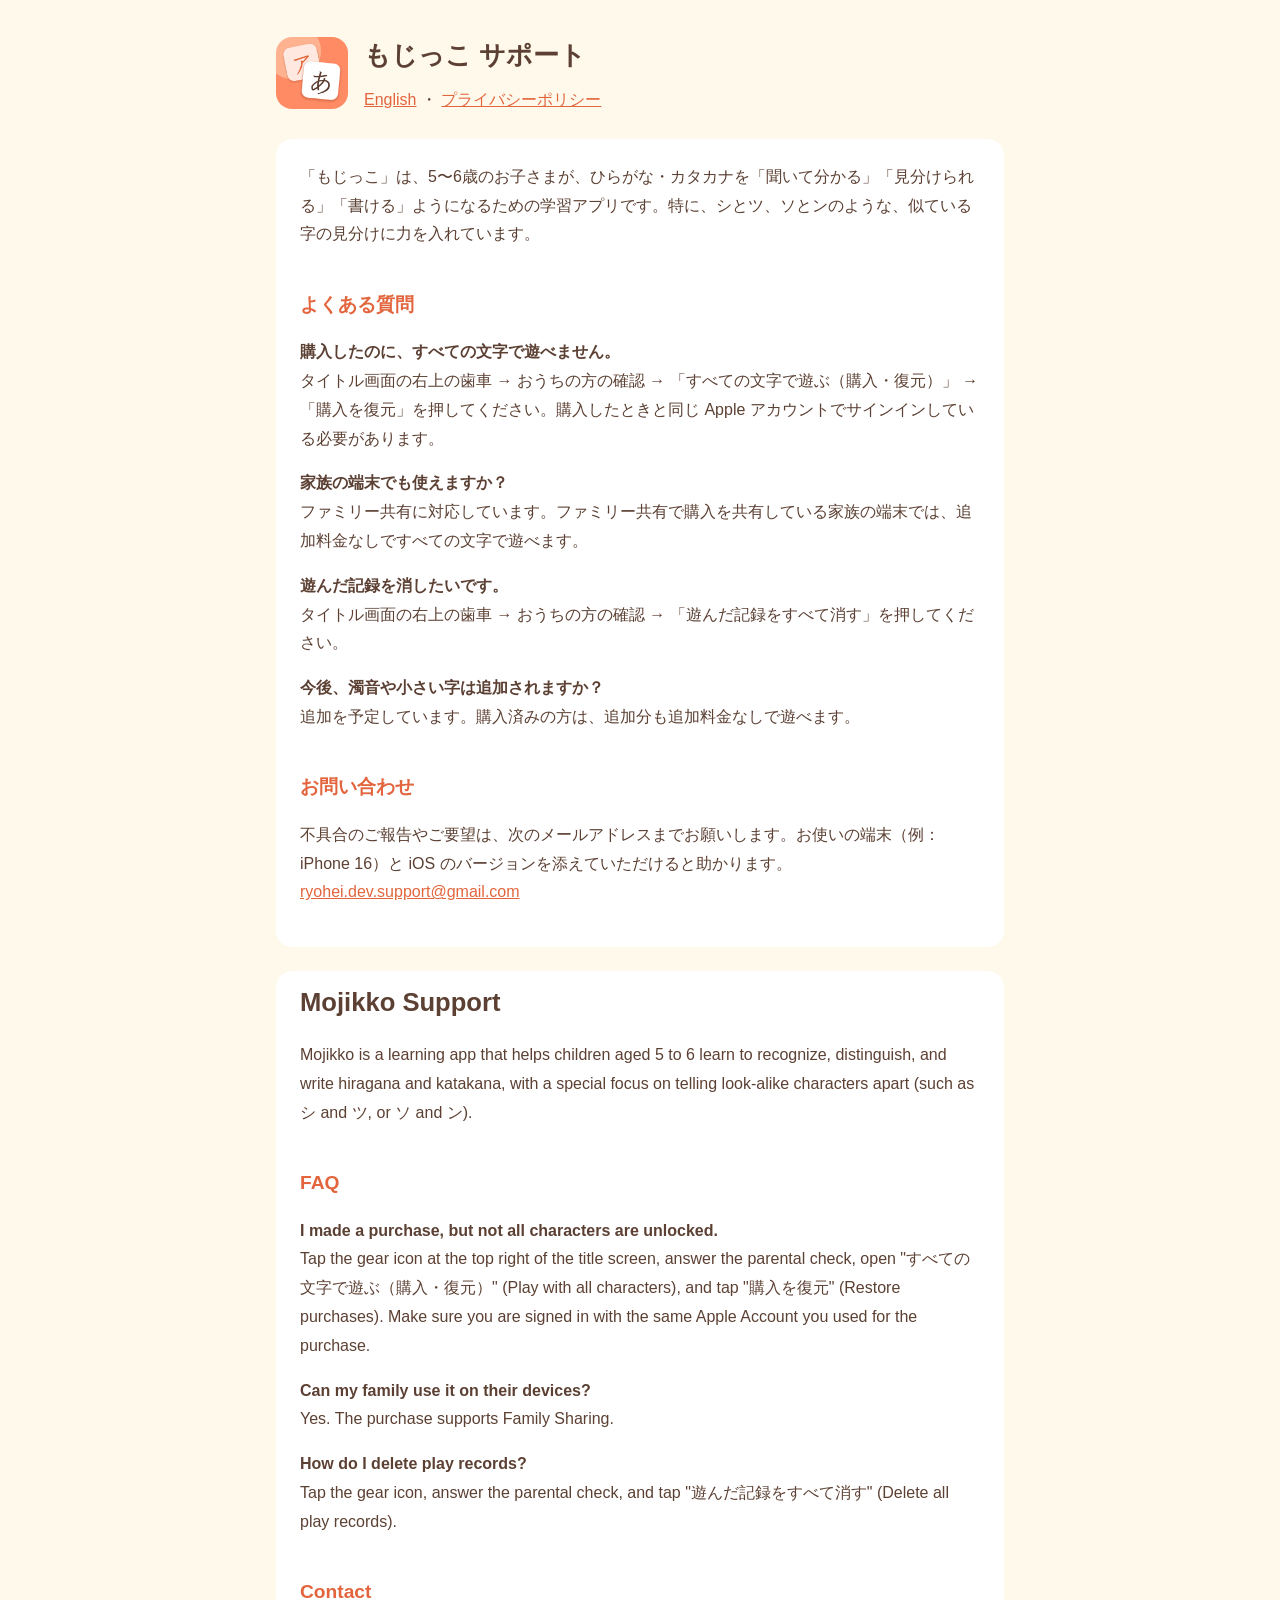
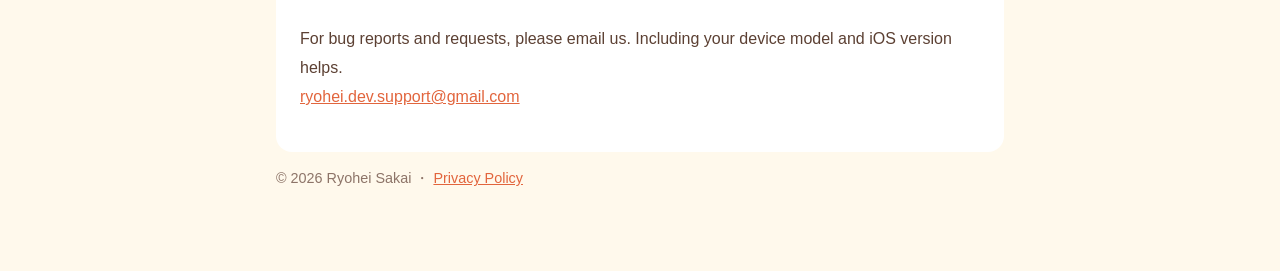
==== index.html @ dd212e18 "もじっこ のサポートページとプライバシーポリシー Co-Authored-By: Claude Opus 5.5 <noreply@anthropic.com>" ====
<!doctype html>
<html lang="ja">
<head>
<meta charset="utf-8">
<meta name="viewport" content="width=device-width, initial-scale=1">
<title>もじっこ サポート / Support</title>
<link rel="stylesheet" href="style.css">
</head>
<body>
<main>
<header>
  <img src="icon.png" alt="もじっこのアイコン">
  <div>
    <h1>もじっこ サポート</h1>
    <nav><a href="#en">English</a> ・ <a href="privacy.html">プライバシーポリシー</a></nav>
  </div>
</header>

<section class="lang" lang="ja">
<p>「もじっこ」は、5〜6歳のお子さまが、ひらがな・カタカナを「聞いて分かる」「見分けられる」「書ける」ようになるための学習アプリです。特に、シとツ、ソとンのような、似ている字の見分けに力を入れています。</p>

<h2>よくある質問</h2>
<p><strong>購入したのに、すべての文字で遊べません。</strong><br>
タイトル画面の右上の歯車 → おうちの方の確認 → 「すべての文字で遊ぶ（購入・復元）」 → 「購入を復元」を押してください。購入したときと同じ Apple アカウントでサインインしている必要があります。</p>
<p><strong>家族の端末でも使えますか？</strong><br>
ファミリー共有に対応しています。ファミリー共有で購入を共有している家族の端末では、追加料金なしですべての文字で遊べます。</p>
<p><strong>遊んだ記録を消したいです。</strong><br>
タイトル画面の右上の歯車 → おうちの方の確認 → 「遊んだ記録をすべて消す」を押してください。</p>
<p><strong>今後、濁音や小さい字は追加されますか？</strong><br>
追加を予定しています。購入済みの方は、追加分も追加料金なしで遊べます。</p>

<h2>お問い合わせ</h2>
<p>不具合のご報告やご要望は、次のメールアドレスまでお願いします。お使いの端末（例：iPhone 16）と iOS のバージョンを添えていただけると助かります。<br>
<a href="mailto:ryohei.dev.support@gmail.com">ryohei.dev.support@gmail.com</a></p>
</section>

<section class="lang" lang="en" id="en">
<h1>Mojikko Support</h1>
<p>Mojikko is a learning app that helps children aged 5 to 6 learn to recognize, distinguish, and write hiragana and katakana, with a special focus on telling look-alike characters apart (such as シ and ツ, or ソ and ン).</p>

<h2>FAQ</h2>
<p><strong>I made a purchase, but not all characters are unlocked.</strong><br>
Tap the gear icon at the top right of the title screen, answer the parental check, open "すべての文字で遊ぶ（購入・復元）" (Play with all characters), and tap "購入を復元" (Restore purchases). Make sure you are signed in with the same Apple Account you used for the purchase.</p>
<p><strong>Can my family use it on their devices?</strong><br>
Yes. The purchase supports Family Sharing.</p>
<p><strong>How do I delete play records?</strong><br>
Tap the gear icon, answer the parental check, and tap "遊んだ記録をすべて消す" (Delete all play records).</p>

<h2>Contact</h2>
<p>For bug reports and requests, please email us. Including your device model and iOS version helps.<br>
<a href="mailto:ryohei.dev.support@gmail.com">ryohei.dev.support@gmail.com</a></p>
</section>

<footer><p>© 2026 Ryohei Sakai ・ <a href="privacy.html">Privacy Policy</a></p></footer>
</main>
</body>
</html>
---- style.css ----
:root {
  --bg: #fff9ec;
  --text: #5c4033;
  --accent: #e2653d;
  --muted: #8d7468;
  --card: #ffffff;
}
* { box-sizing: border-box; }
body {
  margin: 0;
  background: var(--bg);
  color: var(--text);
  font-family: -apple-system, BlinkMacSystemFont, "Hiragino Sans", "Hiragino Kaku Gothic ProN", "Noto Sans JP", sans-serif;
  line-height: 1.8;
}
main { max-width: 760px; margin: 0 auto; padding: 32px 16px 64px; }
header { display: flex; align-items: center; gap: 16px; margin-bottom: 24px; }
header img { width: 72px; height: 72px; border-radius: 16px; }
h1 { font-size: 1.6rem; margin: 0; }
h2 { font-size: 1.2rem; color: var(--accent); margin-top: 2em; }
section.lang { background: var(--card); border-radius: 16px; padding: 8px 24px 24px; margin-top: 24px; }
.updated, footer { color: var(--muted); font-size: 0.9rem; }
nav a, a { color: var(--accent); }
nav { margin-top: 8px; }
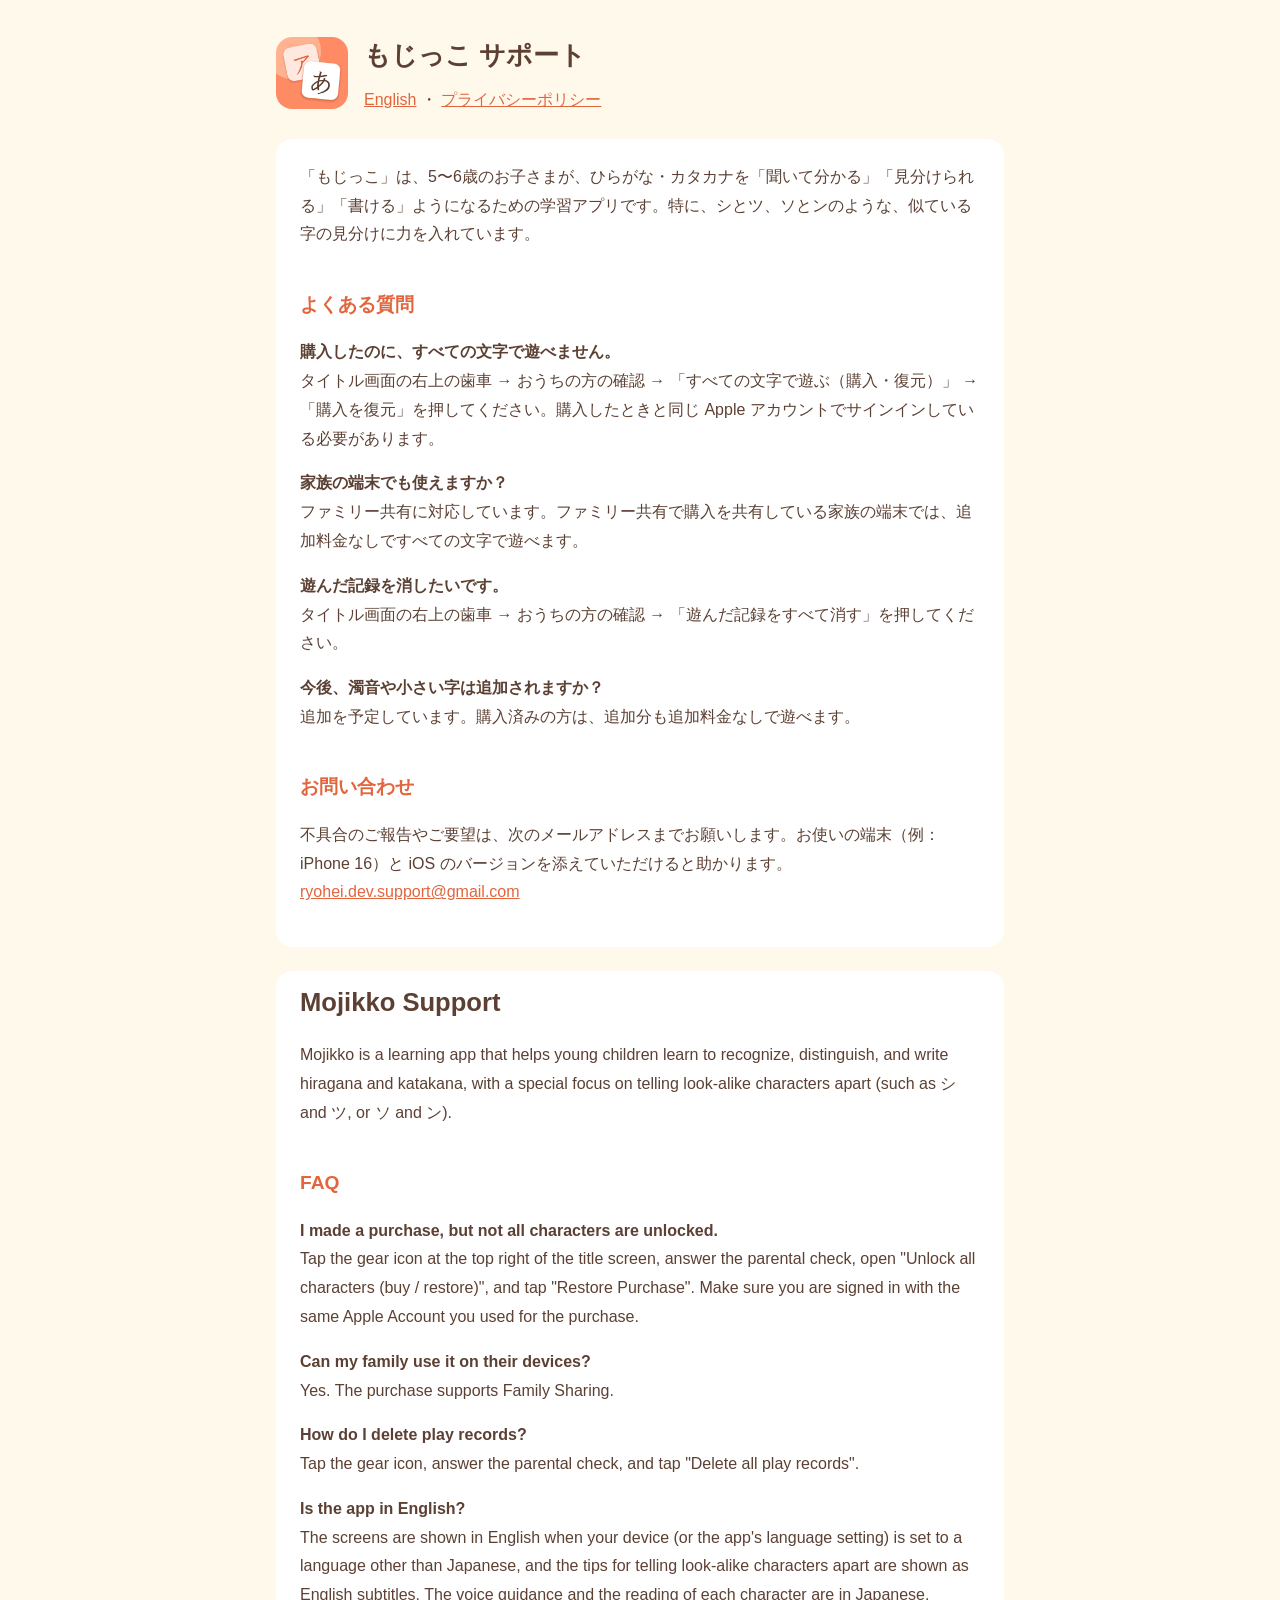
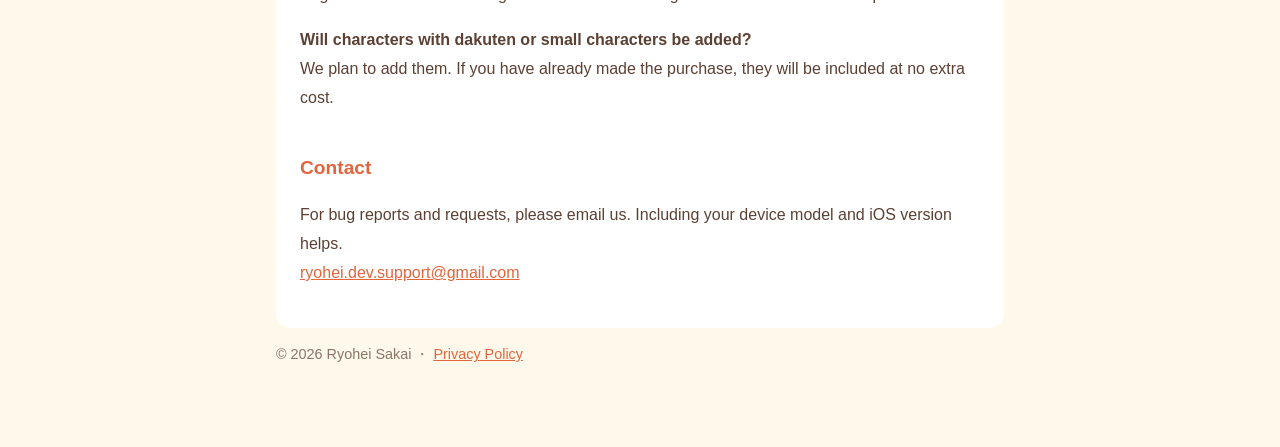
==== commit b6cbc372: "英語版のサポートページを英語の画面の表記に合わせ、英語表示の質問を追加" ====
--- a/index.html
+++ b/index.html
@@ -36,15 +36,19 @@
 
 <section class="lang" lang="en" id="en">
 <h1>Mojikko Support</h1>
-<p>Mojikko is a learning app that helps children aged 5 to 6 learn to recognize, distinguish, and write hiragana and katakana, with a special focus on telling look-alike characters apart (such as シ and ツ, or ソ and ン).</p>
+<p>Mojikko is a learning app that helps young children learn to recognize, distinguish, and write hiragana and katakana, with a special focus on telling look-alike characters apart (such as シ and ツ, or ソ and ン).</p>
 
 <h2>FAQ</h2>
 <p><strong>I made a purchase, but not all characters are unlocked.</strong><br>
-Tap the gear icon at the top right of the title screen, answer the parental check, open "すべての文字で遊ぶ（購入・復元）" (Play with all characters), and tap "購入を復元" (Restore purchases). Make sure you are signed in with the same Apple Account you used for the purchase.</p>
+Tap the gear icon at the top right of the title screen, answer the parental check, open "Unlock all characters (buy / restore)", and tap "Restore Purchase". Make sure you are signed in with the same Apple Account you used for the purchase.</p>
 <p><strong>Can my family use it on their devices?</strong><br>
 Yes. The purchase supports Family Sharing.</p>
 <p><strong>How do I delete play records?</strong><br>
-Tap the gear icon, answer the parental check, and tap "遊んだ記録をすべて消す" (Delete all play records).</p>
+Tap the gear icon, answer the parental check, and tap "Delete all play records".</p>
+<p><strong>Is the app in English?</strong><br>
+The screens are shown in English when your device (or the app's language setting) is set to a language other than Japanese, and the tips for telling look-alike characters apart are shown as English subtitles. The voice guidance and the reading of each character are in Japanese.</p>
+<p><strong>Will characters with dakuten or small characters be added?</strong><br>
+We plan to add them. If you have already made the purchase, they will be included at no extra cost.</p>
 
 <h2>Contact</h2>
 <p>For bug reports and requests, please email us. Including your device model and iOS version helps.<br>
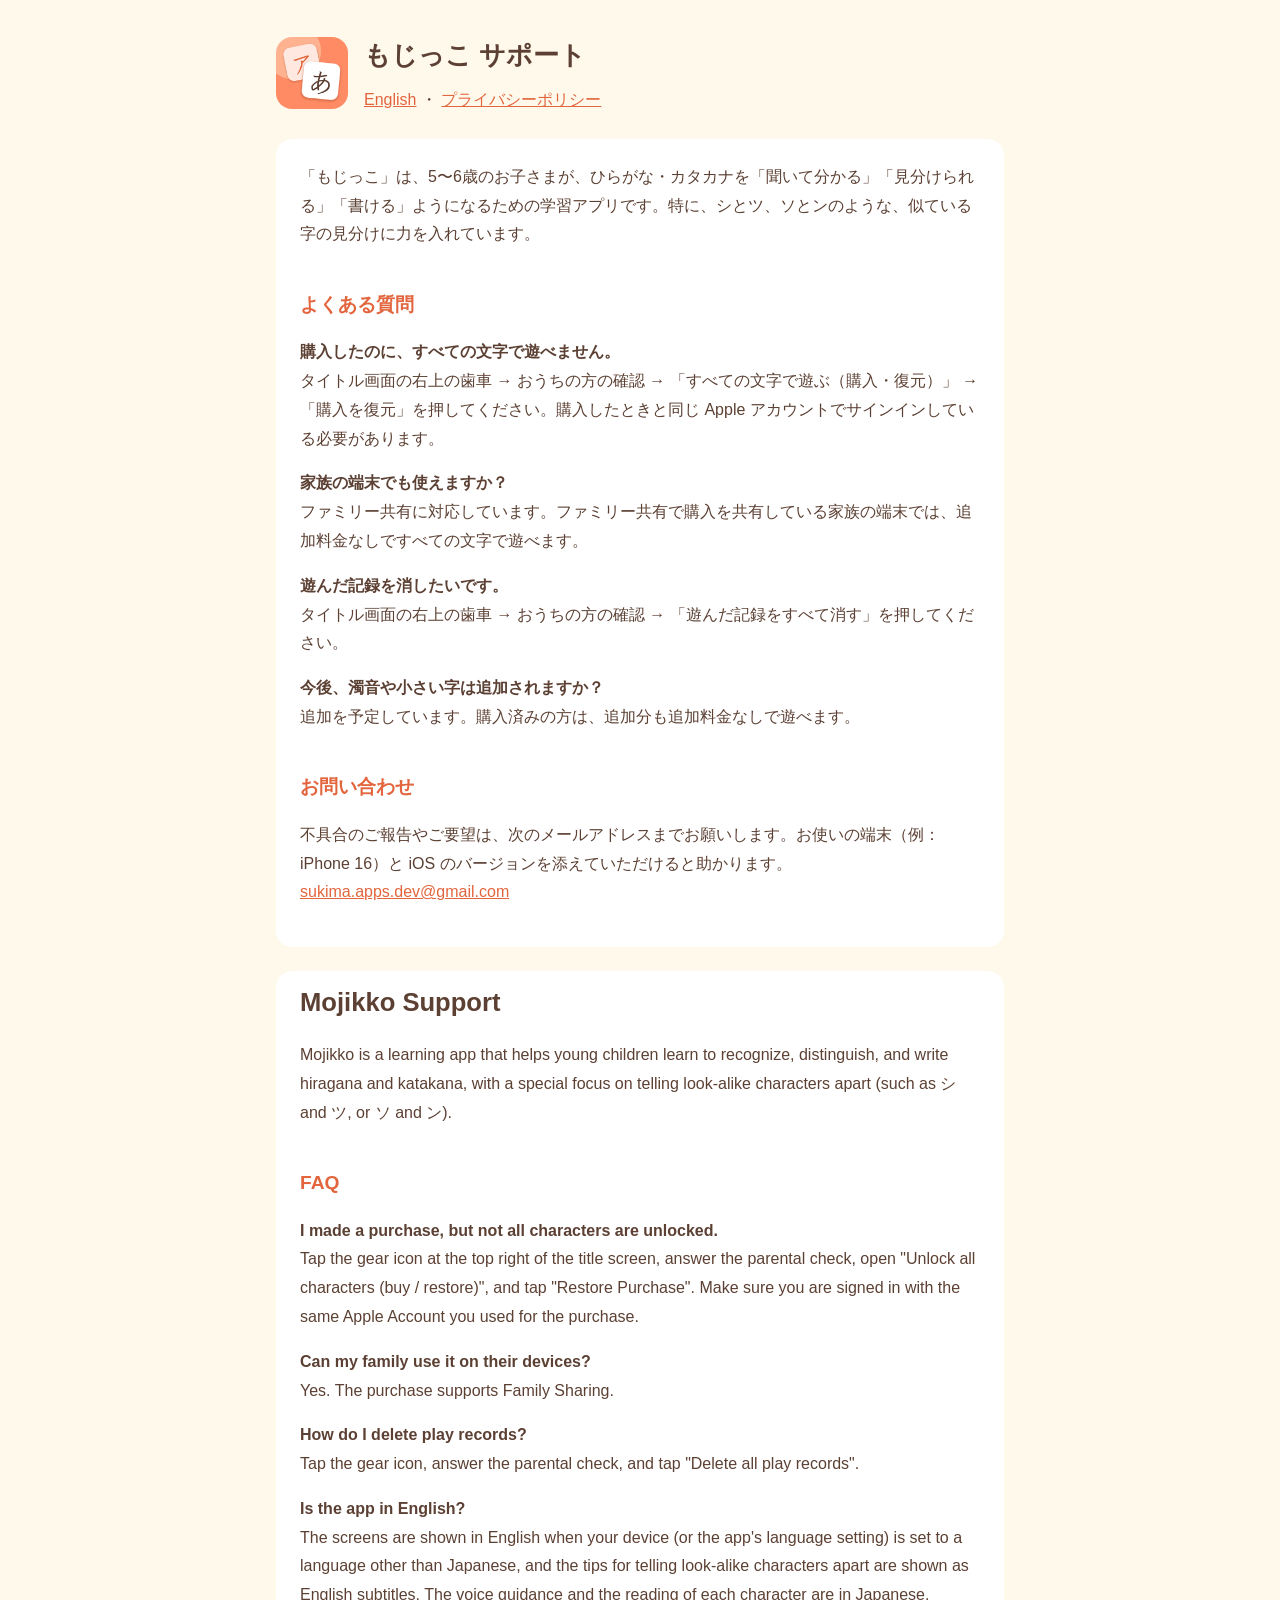
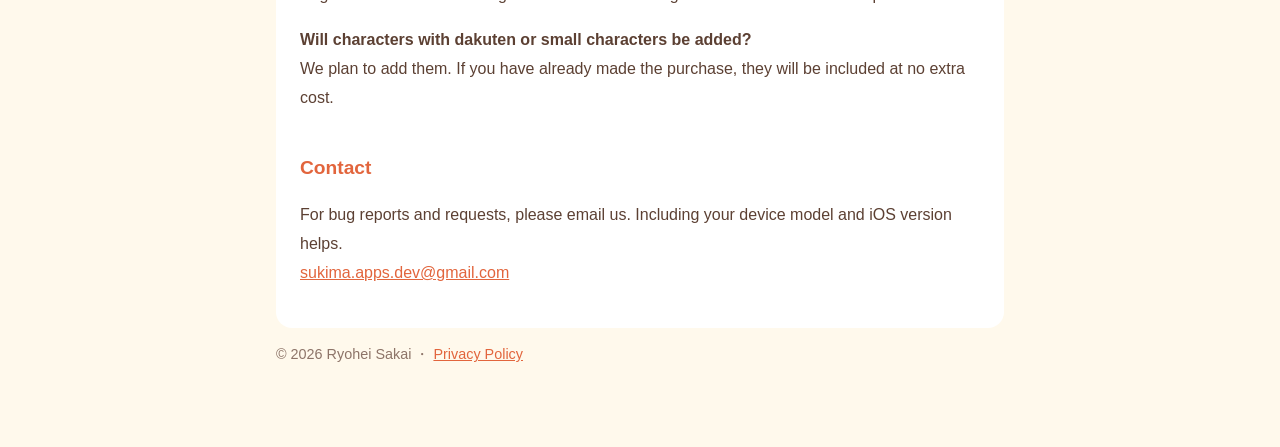
==== commit 20d1adb5: "連絡先を sukima.apps.dev@gmail.com に、開発者の名前を Sukima Apps（Ryohei Sakai）にする" ====
--- a/index.html
+++ b/index.html
@@ -31,7 +31,7 @@
 
 <h2>お問い合わせ</h2>
 <p>不具合のご報告やご要望は、次のメールアドレスまでお願いします。お使いの端末（例：iPhone 16）と iOS のバージョンを添えていただけると助かります。<br>
-<a href="mailto:ryohei.dev.support@gmail.com">ryohei.dev.support@gmail.com</a></p>
+<a href="mailto:sukima.apps.dev@gmail.com">sukima.apps.dev@gmail.com</a></p>
 </section>
 
 <section class="lang" lang="en" id="en">
@@ -52,7 +52,7 @@
 
 <h2>Contact</h2>
 <p>For bug reports and requests, please email us. Including your device model and iOS version helps.<br>
-<a href="mailto:ryohei.dev.support@gmail.com">ryohei.dev.support@gmail.com</a></p>
+<a href="mailto:sukima.apps.dev@gmail.com">sukima.apps.dev@gmail.com</a></p>
 </section>
 
 <footer><p>© 2026 Ryohei Sakai ・ <a href="privacy.html">Privacy Policy</a></p></footer>
